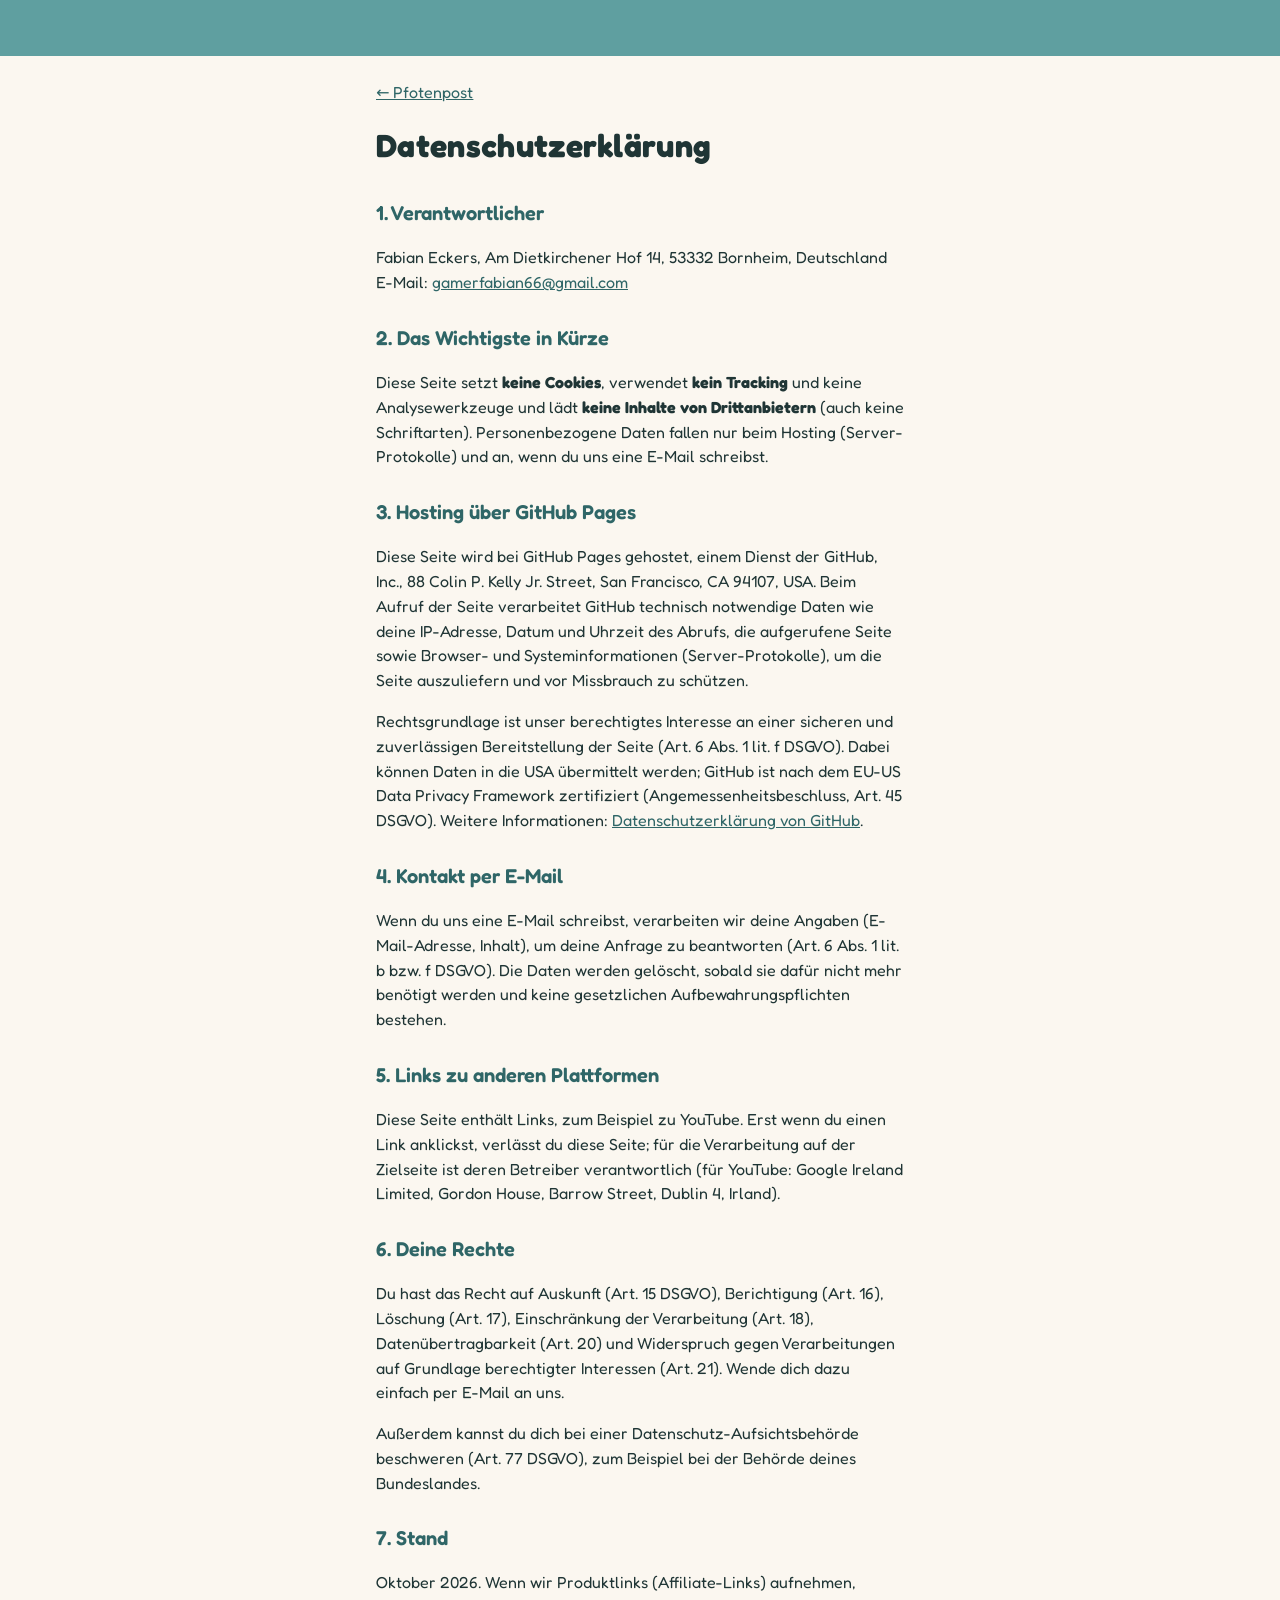
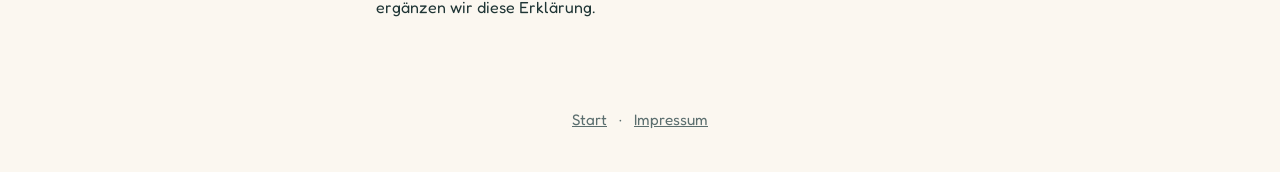
==== datenschutz.html @ e948f3a2 "Linkseite Pfotenpost: Start, Impressum, Datenschutz" ====
<!doctype html>
<html lang="de">
<head>
  <meta charset="utf-8">
  <meta name="viewport" content="width=device-width, initial-scale=1">
  <title>Datenschutzerklärung – Pfotenpost</title>
  <meta name="robots" content="noindex">
  <link rel="icon" href="assets/profilbild.png">
  <link rel="stylesheet" href="assets/stil.css">
</head>
<body class="text">
  <div class="kopf"></div>
  <main>
    <a class="zurueck" href="index.html">← Pfotenpost</a>
    <h1>Datenschutzerklärung</h1>

    <h2>1. Verantwortlicher</h2>
    <p>Fabian Eckers, Am Dietkirchener Hof 14, 53332 Bornheim, Deutschland<br>
      E-Mail: <a href="mailto:gamerfabian66@gmail.com">gamerfabian66@gmail.com</a></p>

    <h2>2. Das Wichtigste in Kürze</h2>
    <p>Diese Seite setzt <strong>keine Cookies</strong>, verwendet <strong>kein Tracking</strong> und keine
      Analysewerkzeuge und lädt <strong>keine Inhalte von Drittanbietern</strong> (auch keine Schriftarten).
      Personenbezogene Daten fallen nur beim Hosting (Server-Protokolle) und an, wenn du uns eine E-Mail schreibst.</p>

    <h2>3. Hosting über GitHub Pages</h2>
    <p>Diese Seite wird bei GitHub Pages gehostet, einem Dienst der GitHub, Inc., 88 Colin P. Kelly Jr. Street,
      San Francisco, CA 94107, USA. Beim Aufruf der Seite verarbeitet GitHub technisch notwendige Daten wie deine
      IP-Adresse, Datum und Uhrzeit des Abrufs, die aufgerufene Seite sowie Browser- und Systeminformationen
      (Server-Protokolle), um die Seite auszuliefern und vor Missbrauch zu schützen.</p>
    <p>Rechtsgrundlage ist unser berechtigtes Interesse an einer sicheren und zuverlässigen Bereitstellung der Seite
      (Art. 6 Abs. 1 lit. f DSGVO). Dabei können Daten in die USA übermittelt werden; GitHub ist nach dem
      EU-US Data Privacy Framework zertifiziert (Angemessenheitsbeschluss, Art. 45 DSGVO). Weitere Informationen:
      <a href="https://docs.github.com/de/site-policy/privacy-policies/github-general-privacy-statement" rel="noopener">Datenschutzerklärung von GitHub</a>.</p>

    <h2>4. Kontakt per E-Mail</h2>
    <p>Wenn du uns eine E-Mail schreibst, verarbeiten wir deine Angaben (E-Mail-Adresse, Inhalt), um deine Anfrage
      zu beantworten (Art. 6 Abs. 1 lit. b bzw. f DSGVO). Die Daten werden gelöscht, sobald sie dafür nicht mehr
      benötigt werden und keine gesetzlichen Aufbewahrungspflichten bestehen.</p>

    <h2>5. Links zu anderen Plattformen</h2>
    <p>Diese Seite enthält Links, zum Beispiel zu YouTube. Erst wenn du einen Link anklickst, verlässt du diese Seite;
      für die Verarbeitung auf der Zielseite ist deren Betreiber verantwortlich (für YouTube: Google Ireland Limited,
      Gordon House, Barrow Street, Dublin 4, Irland).</p>

    <h2>6. Deine Rechte</h2>
    <p>Du hast das Recht auf Auskunft (Art. 15 DSGVO), Berichtigung (Art. 16), Löschung (Art. 17), Einschränkung der
      Verarbeitung (Art. 18), Datenübertragbarkeit (Art. 20) und Widerspruch gegen Verarbeitungen auf Grundlage
      berechtigter Interessen (Art. 21). Wende dich dazu einfach per E-Mail an uns.</p>
    <p>Außerdem kannst du dich bei einer Datenschutz-Aufsichtsbehörde beschweren (Art. 77 DSGVO), zum Beispiel bei der
      Behörde deines Bundeslandes.</p>

    <h2>7. Stand</h2>
    <p>Oktober 2026. Wenn wir Produktlinks (Affiliate-Links) aufnehmen, ergänzen wir diese Erklärung.</p>
  </main>
  <footer>
    <a href="index.html">Start</a> · <a href="impressum.html">Impressum</a>
  </footer>
</body>
</html>
---- assets/stil.css ----
/* Pfotenpost – Linkseite. Keine externen Dateien, keine Cookies. Schrift: Fredoka (SIL OFL 1.1) */
@font-face {
  font-family: "Fredoka";
  src: url("fredoka.ttf") format("truetype");
  font-weight: 300 700;
  font-display: swap;
}

:root {
  --tuerkis: #5f9fa0;
  --tuerkis-dunkel: #2f6667;
  --orange: #e8913a;
  --creme: #fbf7f0;
  --text: #1f3535;
  --text-leise: #5b6e6e;
  --karte: #ffffff;
  --rand: #dbe7e6;
}

@media (prefers-color-scheme: dark) {
  :root {
    --creme: #142424;
    --text: #eef5f4;
    --text-leise: #a8bcbb;
    --karte: #1d3333;
    --rand: #2c4a4a;
    --tuerkis-dunkel: #8cc7c7;
  }
}

* { box-sizing: border-box; }

body {
  margin: 0;
  background: var(--creme);
  color: var(--text);
  font-family: "Fredoka", system-ui, -apple-system, "Segoe UI", sans-serif;
  font-weight: 400;
  line-height: 1.55;
}

.kopf {
  background: var(--tuerkis);
  height: 120px;
}

main {
  max-width: 560px;
  margin: -70px auto 0;
  padding: 0 16px 48px;
}

.profil { text-align: center; }

.profil img {
  width: 140px;
  height: 140px;
  border-radius: 50%;
  border: 5px solid var(--creme);
  object-fit: cover;
  background: var(--tuerkis);
}

h1 {
  font-weight: 700;
  font-size: 2.4rem;
  margin: 8px 0 0;
  letter-spacing: 0.01em;
}

.unterzeile {
  margin: 0 0 28px;
  color: var(--text-leise);
  font-size: 1.15rem;
}

.knopf {
  display: flex;
  align-items: center;
  justify-content: center;
  gap: 10px;
  padding: 16px 20px;
  margin: 0 0 12px;
  border-radius: 999px;
  background: var(--karte);
  border: 2px solid var(--rand);
  color: var(--text);
  text-decoration: none;
  font-weight: 600;
  font-size: 1.1rem;
  transition: transform 0.12s ease, border-color 0.12s ease;
}

.knopf:hover, .knopf:focus-visible { transform: translateY(-2px); border-color: var(--tuerkis); }
.knopf.haupt { background: var(--tuerkis); border-color: var(--tuerkis); color: #fff; }
.knopf svg { width: 22px; height: 22px; flex: none; }

.karte {
  background: var(--karte);
  border: 2px solid var(--rand);
  border-radius: 20px;
  padding: 18px 20px;
  margin: 24px 0 0;
}

.karte h2 { margin: 0 0 6px; font-size: 1.2rem; font-weight: 600; color: var(--tuerkis-dunkel); }
.karte p { margin: 0 0 8px; }
.karte p:last-child { margin-bottom: 0; }

.text h1 { font-size: 2rem; margin-top: 0; }
.text h2 { font-size: 1.25rem; font-weight: 600; margin: 28px 0 6px; color: var(--tuerkis-dunkel); }
.text main { margin-top: 0; padding-top: 24px; }
.text .kopf { height: 56px; }
.zurueck { display: inline-block; margin: 0 0 16px; color: var(--tuerkis-dunkel); }

a { color: var(--tuerkis-dunkel); }

footer {
  text-align: center;
  color: var(--text-leise);
  font-size: 0.95rem;
  padding: 24px 16px 40px;
}

footer a { color: var(--text-leise); margin: 0 8px; }
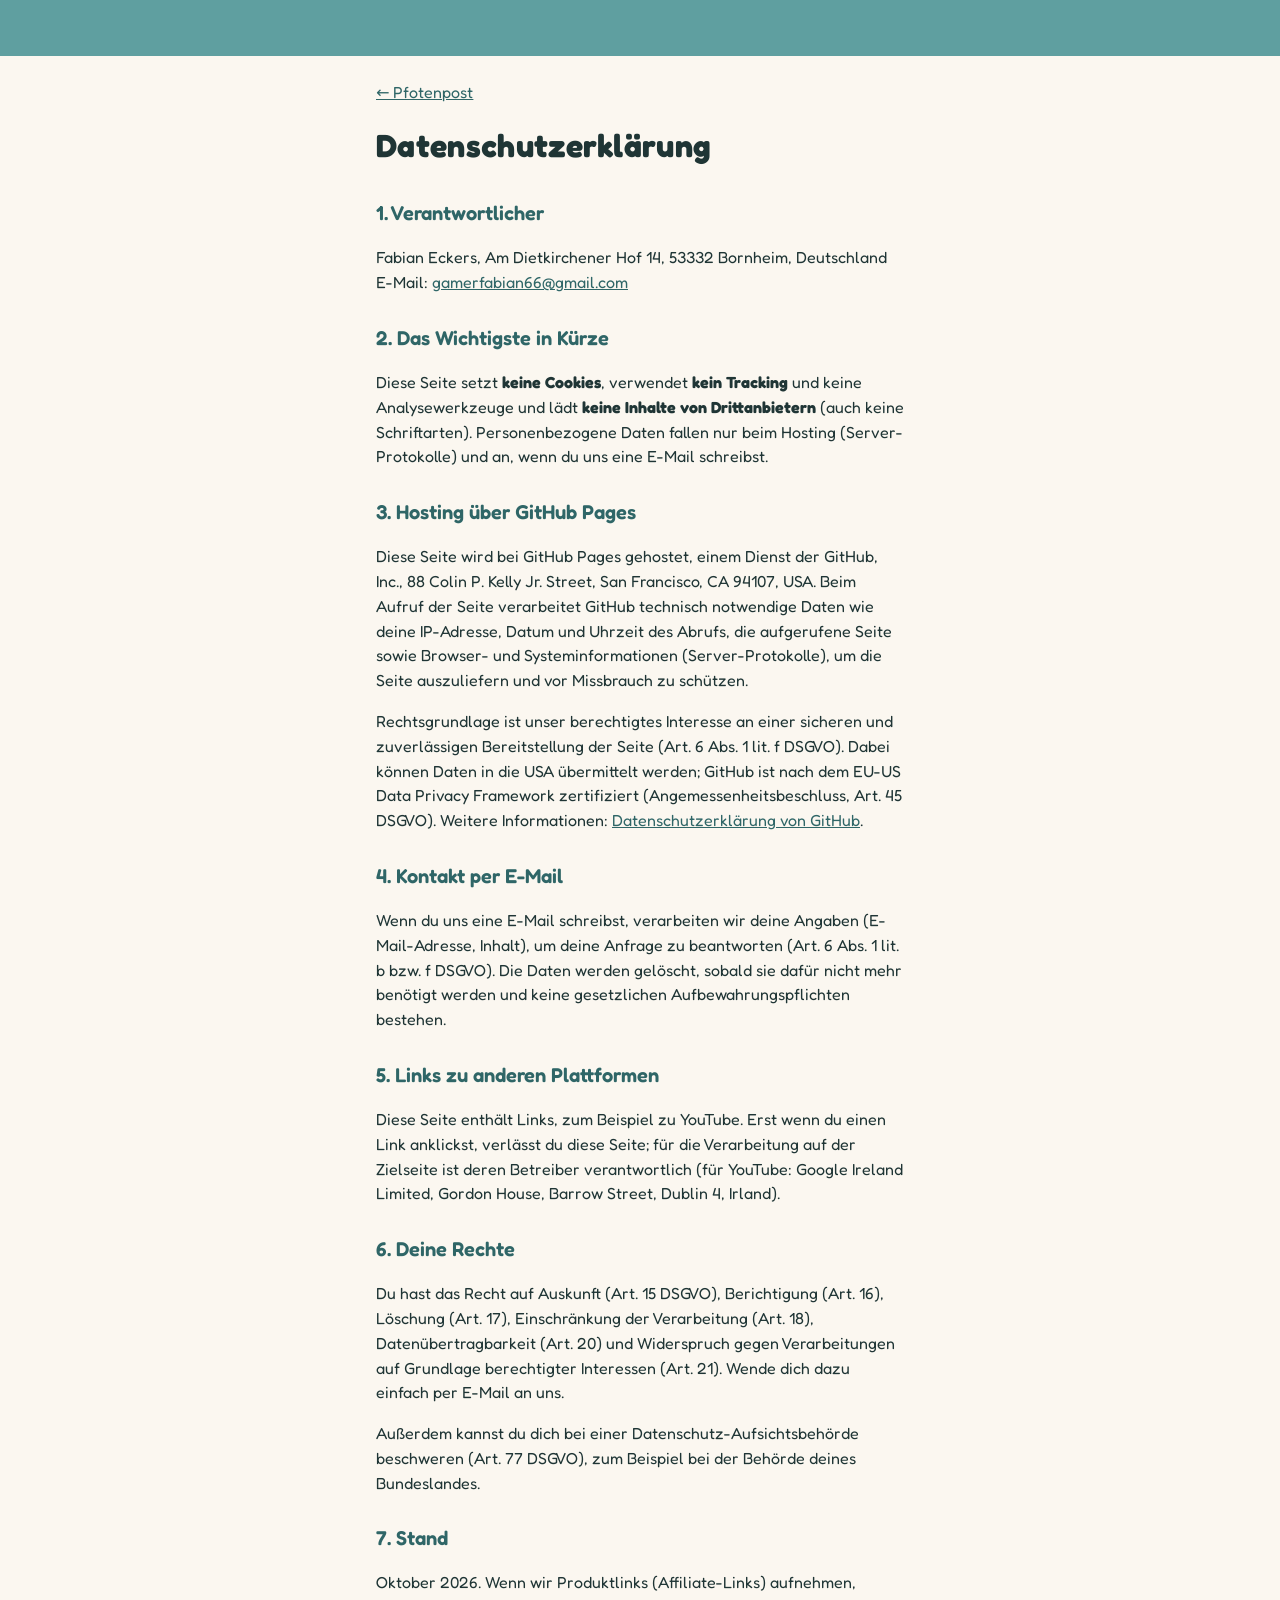
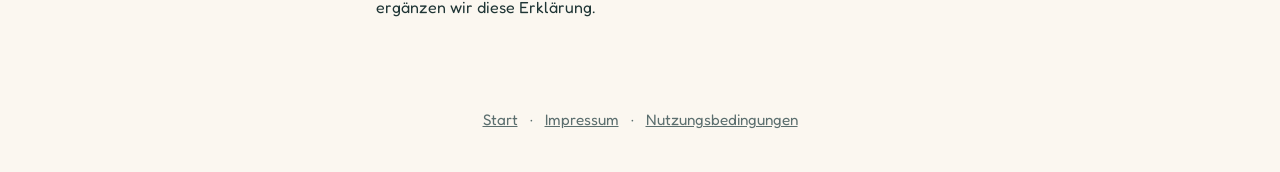
==== commit 5a883a15: "Nutzungsbedingungen ergänzt" ====
--- a/datenschutz.html
+++ b/datenschutz.html
@@ -54,7 +54,7 @@
     <p>Oktober 2026. Wenn wir Produktlinks (Affiliate-Links) aufnehmen, ergänzen wir diese Erklärung.</p>
   </main>
   <footer>
-    <a href="index.html">Start</a> · <a href="impressum.html">Impressum</a>
+    <a href="index.html">Start</a> · <a href="impressum.html">Impressum</a> · <a href="nutzungsbedingungen.html">Nutzungsbedingungen</a>
   </footer>
 </body>
 </html>
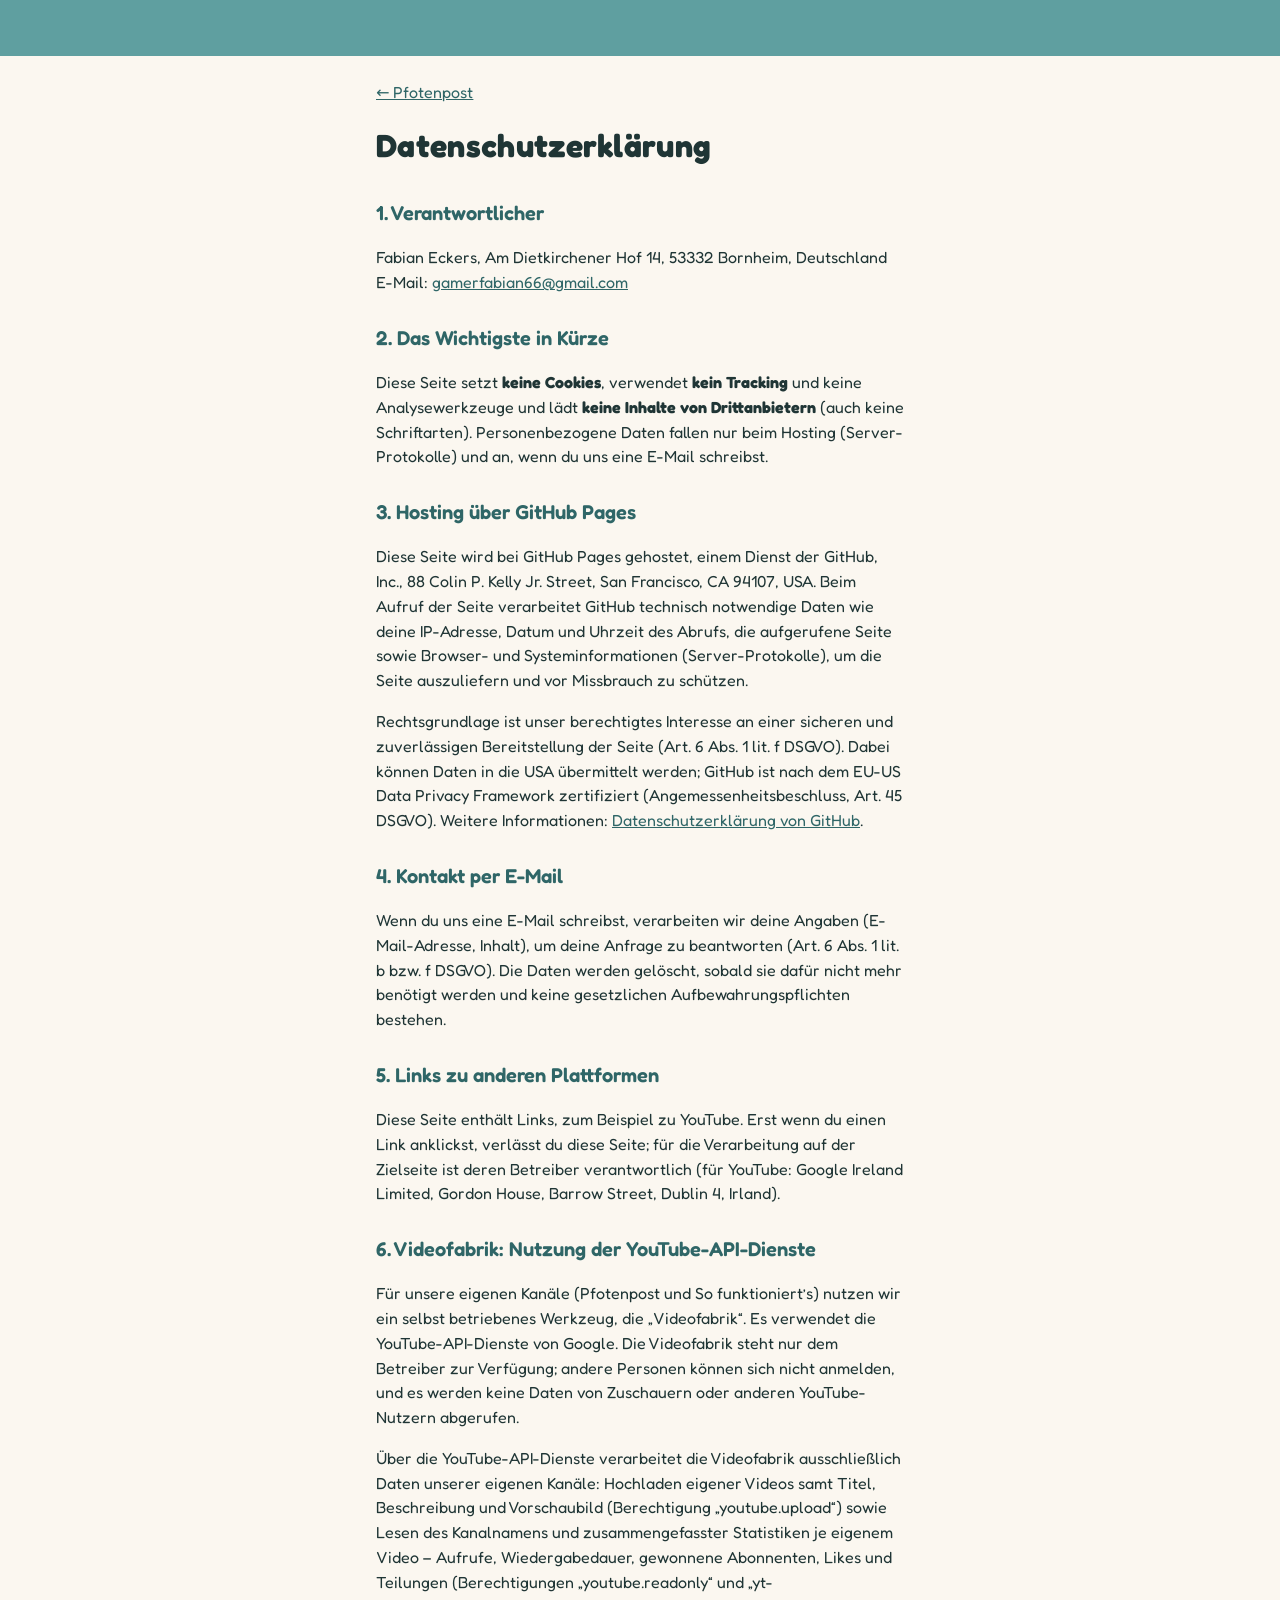
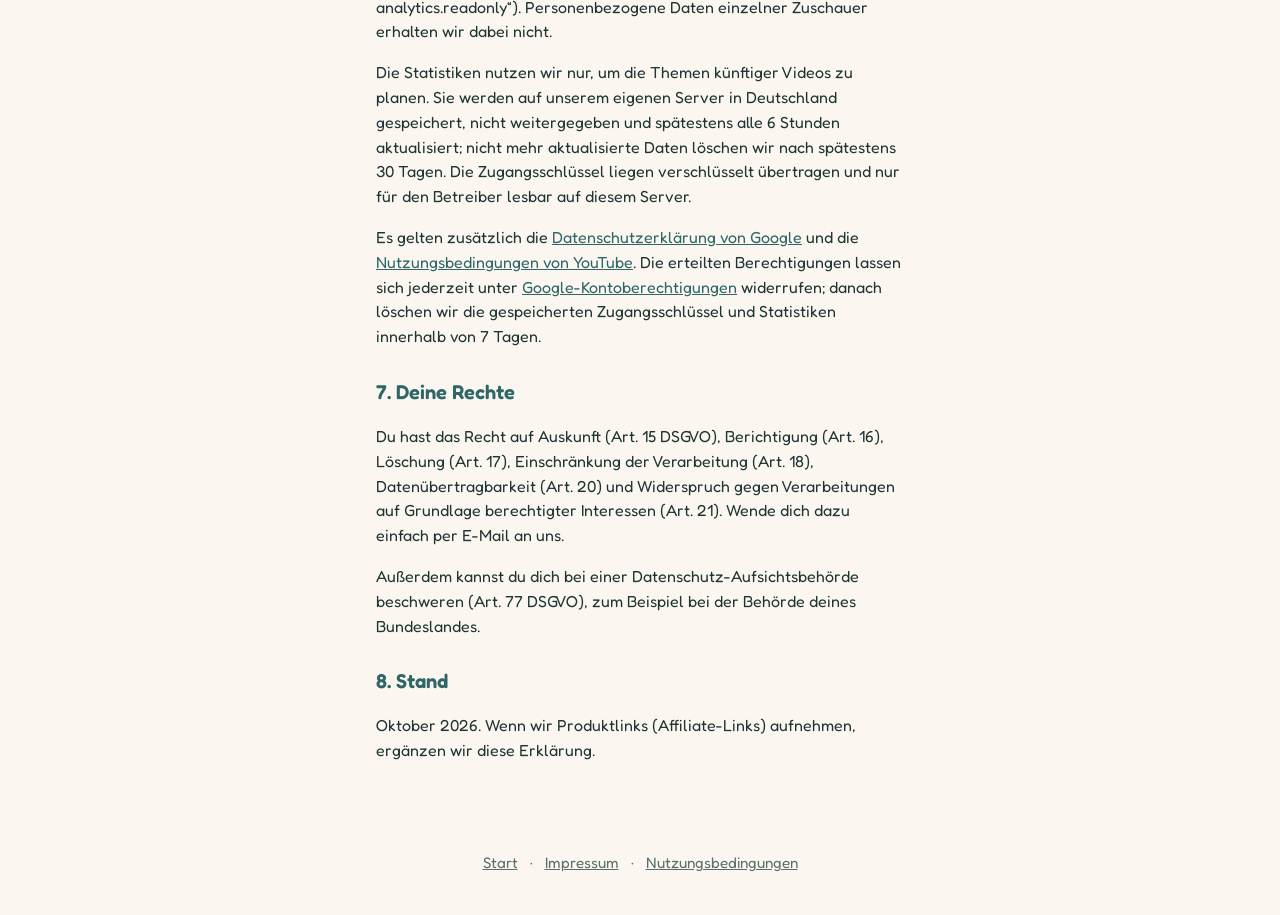
==== commit 4d52e886: "Datenschutz und Nutzungsbedingungen: Angaben zu den YouTube-API-Diensten der Videofabrik" ====
--- a/datenschutz.html
+++ b/datenschutz.html
@@ -43,14 +43,34 @@
       für die Verarbeitung auf der Zielseite ist deren Betreiber verantwortlich (für YouTube: Google Ireland Limited,
       Gordon House, Barrow Street, Dublin 4, Irland).</p>
 
-    <h2>6. Deine Rechte</h2>
+    <h2>6. Videofabrik: Nutzung der YouTube-API-Dienste</h2>
+    <p>Für unsere eigenen Kanäle (Pfotenpost und So funktioniert’s) nutzen wir ein selbst betriebenes Werkzeug,
+      die „Videofabrik“. Es verwendet die YouTube-API-Dienste von Google. Die Videofabrik steht nur dem Betreiber
+      zur Verfügung; andere Personen können sich nicht anmelden, und es werden keine Daten von Zuschauern oder
+      anderen YouTube-Nutzern abgerufen.</p>
+    <p>Über die YouTube-API-Dienste verarbeitet die Videofabrik ausschließlich Daten unserer eigenen Kanäle:
+      Hochladen eigener Videos samt Titel, Beschreibung und Vorschaubild (Berechtigung „youtube.upload“) sowie
+      Lesen des Kanalnamens und zusammengefasster Statistiken je eigenem Video – Aufrufe, Wiedergabedauer,
+      gewonnene Abonnenten, Likes und Teilungen (Berechtigungen „youtube.readonly“ und „yt-analytics.readonly“).
+      Personenbezogene Daten einzelner Zuschauer erhalten wir dabei nicht.</p>
+    <p>Die Statistiken nutzen wir nur, um die Themen künftiger Videos zu planen. Sie werden auf unserem eigenen
+      Server in Deutschland gespeichert, nicht weitergegeben und spätestens alle 6 Stunden aktualisiert; nicht mehr
+      aktualisierte Daten löschen wir nach spätestens 30 Tagen. Die Zugangsschlüssel liegen verschlüsselt
+      übertragen und nur für den Betreiber lesbar auf diesem Server.</p>
+    <p>Es gelten zusätzlich die <a href="https://policies.google.com/privacy">Datenschutzerklärung von Google</a>
+      und die <a href="https://www.youtube.com/t/terms">Nutzungsbedingungen von YouTube</a>. Die erteilten
+      Berechtigungen lassen sich jederzeit unter
+      <a href="https://security.google.com/settings/security/permissions">Google-Kontoberechtigungen</a>
+      widerrufen; danach löschen wir die gespeicherten Zugangsschlüssel und Statistiken innerhalb von 7 Tagen.</p>
+
+    <h2>7. Deine Rechte</h2>
     <p>Du hast das Recht auf Auskunft (Art. 15 DSGVO), Berichtigung (Art. 16), Löschung (Art. 17), Einschränkung der
       Verarbeitung (Art. 18), Datenübertragbarkeit (Art. 20) und Widerspruch gegen Verarbeitungen auf Grundlage
       berechtigter Interessen (Art. 21). Wende dich dazu einfach per E-Mail an uns.</p>
     <p>Außerdem kannst du dich bei einer Datenschutz-Aufsichtsbehörde beschweren (Art. 77 DSGVO), zum Beispiel bei der
       Behörde deines Bundeslandes.</p>
 
-    <h2>7. Stand</h2>
+    <h2>8. Stand</h2>
     <p>Oktober 2026. Wenn wir Produktlinks (Affiliate-Links) aufnehmen, ergänzen wir diese Erklärung.</p>
   </main>
   <footer>
